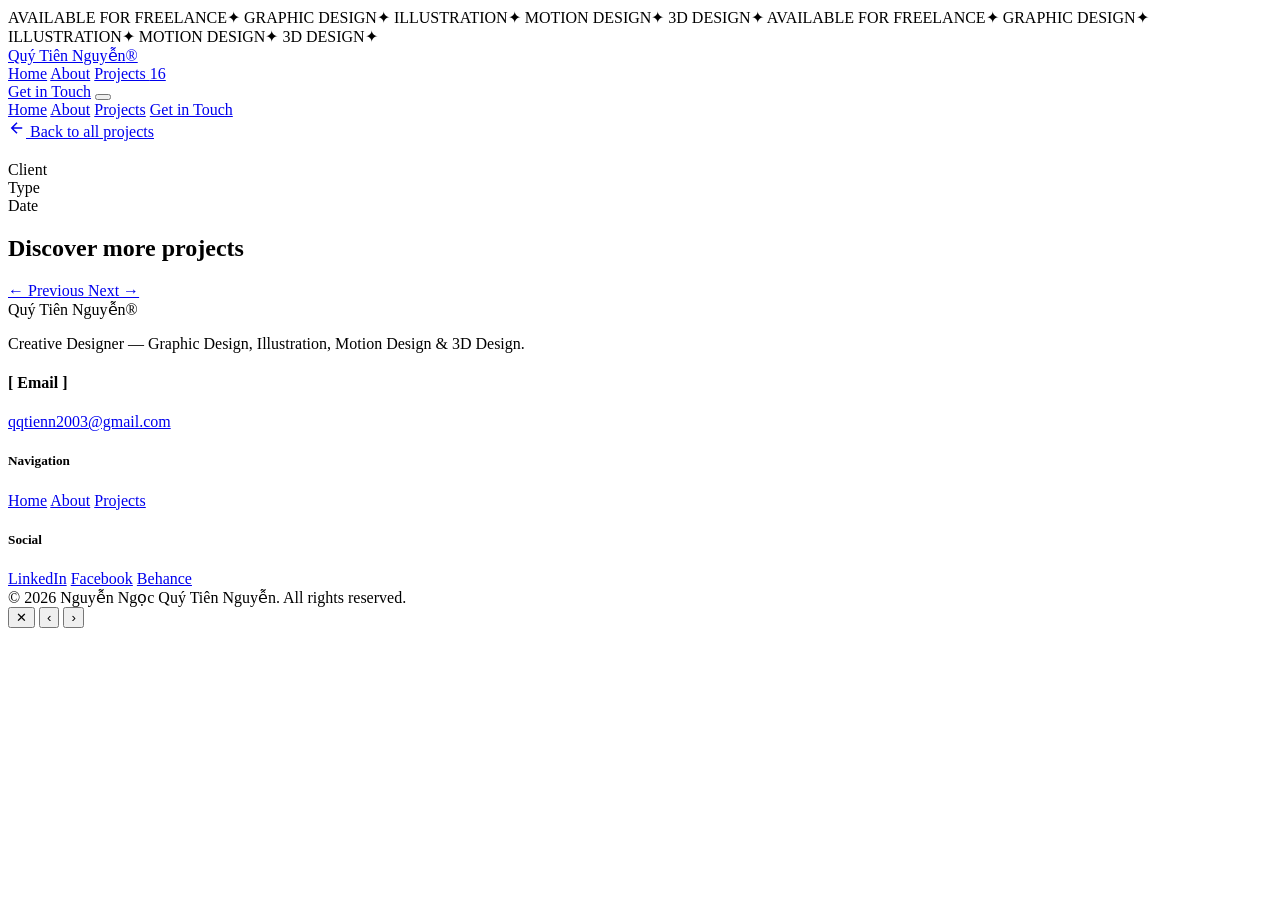
==== project.html @ 0d037477 "Add files via upload" ====
<!DOCTYPE html>
<html lang="en">
<head>
    <meta charset="UTF-8">
    <meta name="viewport" content="width=device-width, initial-scale=1.0">
    <title>Project — Nguyễn Ngọc Quý Tiên Nguyễn</title>
    <link rel="stylesheet" href="css/noora.css">
    <link rel="preconnect" href="https://fonts.googleapis.com">
    <link rel="preconnect" href="https://fonts.gstatic.com" crossorigin>
    <link href="https://fonts.googleapis.com/css2?family=Inter:wght@300;400;500;600;700;800;900&family=Instrument+Serif:ital@0;1&display=swap" rel="stylesheet">
</head>
<body>
    <!-- Announcement Bar -->
    <div class="announcement-bar">
        <div class="announcement-track">
            <span>AVAILABLE FOR FREELANCE</span><span class="ann-dot">✦</span>
            <span>GRAPHIC DESIGN</span><span class="ann-dot">✦</span>
            <span>ILLUSTRATION</span><span class="ann-dot">✦</span>
            <span>MOTION DESIGN</span><span class="ann-dot">✦</span>
            <span>3D DESIGN</span><span class="ann-dot">✦</span>
            <span>AVAILABLE FOR FREELANCE</span><span class="ann-dot">✦</span>
            <span>GRAPHIC DESIGN</span><span class="ann-dot">✦</span>
            <span>ILLUSTRATION</span><span class="ann-dot">✦</span>
            <span>MOTION DESIGN</span><span class="ann-dot">✦</span>
            <span>3D DESIGN</span><span class="ann-dot">✦</span>
        </div>
    </div>

    <!-- Navigation -->
    <nav class="navbar">
        <div class="nav-inner">
            <a href="index.html" class="nav-logo">Quý Tiên Nguyễn<span class="logo-dot">®</span></a>
            <div class="nav-links">
                <a href="index.html" class="nav-link">Home</a>
                <a href="index.html#about" class="nav-link">About</a>
                <a href="projects.html" class="nav-link active">Projects <span class="nav-badge">16</span></a>
            </div>
            <a href="#footer" class="nav-cta">Get in Touch</a>
            <button class="nav-toggle" id="navToggle" aria-label="Menu">
                <span></span><span></span><span></span>
            </button>
        </div>
    </nav>

    <!-- Mobile Menu Overlay -->
    <div class="mobile-overlay" id="mobileOverlay">
        <a href="index.html">Home</a>
        <a href="index.html#about">About</a>
        <a href="projects.html">Projects</a>
        <a href="#footer" class="nav-cta mobile-nav-link">Get in Touch</a>
    </div>

    <!-- Project Detail Header -->
    <section class="project-detail-header">
        <div class="container">
            <a href="projects.html" class="back-link">
                <svg width="18" height="18" viewBox="0 0 24 24" fill="none" stroke="currentColor" stroke-width="2"><path d="M19 12H5M12 19l-7-7 7-7"/></svg>
                Back to all projects
            </a>

            <div class="case-tags" id="projectTags"></div>
            <h1 class="page-title" id="projectTitle"></h1>
            <p class="page-subtitle" id="projectDesc"></p>

            <div class="detail-meta" id="projectMeta">
                <div class="meta-item">
                    <span class="meta-label">Client</span>
                    <span class="meta-value" id="metaClient"></span>
                </div>
                <div class="meta-item">
                    <span class="meta-label">Type</span>
                    <span class="meta-value" id="metaType"></span>
                </div>
                <div class="meta-item">
                    <span class="meta-label">Date</span>
                    <span class="meta-value" id="metaDate"></span>
                </div>
            </div>
        </div>
    </section>

    <!-- Project Images -->
    <section class="project-body">
        <div class="container">
            <div class="project-images" id="projectImages">
                <!-- Images injected by JS -->
            </div>
        </div>
    </section>

    <!-- More Projects -->
    <section class="more-projects">
        <div class="container">
            <h2 class="more-projects-heading">Discover more projects</h2>
            <div class="cases-grid" id="moreProjects">
                <!-- Injected by JS -->
            </div>

            <div class="project-bottom-nav" id="projectNav">
                <a href="#" class="pn-link" id="prevProject">
                    <span class="pn-label">← Previous</span>
                    <span class="pn-title" id="prevTitle"></span>
                </a>
                <a href="#" class="pn-link pn-link-next" id="nextProject">
                    <span class="pn-label">Next →</span>
                    <span class="pn-title" id="nextTitle"></span>
                </a>
            </div>
        </div>
    </section>

    <!-- Footer -->
    <footer class="footer" id="footer">
        <div class="container">
            <div class="footer-top">
                <div class="footer-brand">
                    <span class="footer-logo">Quý Tiên Nguyễn<span class="logo-dot">®</span></span>
                    <p class="footer-tagline">Creative Designer — Graphic Design, Illustration, Motion Design &amp; 3D Design.</p>
                </div>
                <div class="footer-contact-info">
                    <div class="footer-info-item">
                        <h4>[ Email ]</h4>
                        <a href="mailto:qqtienn2003@gmail.com">qqtienn2003@gmail.com</a>
                    </div>
                </div>
            </div>
            <div class="footer-mid">
                <div class="footer-nav-col">
                    <h5>Navigation</h5>
                    <a href="index.html">Home</a>
                    <a href="index.html#about">About</a>
                    <a href="projects.html">Projects</a>
                </div>
                <div class="footer-nav-col">
                    <h5>Social</h5>
                    <a href="https://www.linkedin.com/in/quytiennguyen/" target="_blank" rel="noopener">LinkedIn</a>
                    <a href="https://web.facebook.com/nguyen.ngoc.quy.tien.384084" target="_blank" rel="noopener">Facebook</a>
                    <a href="https://www.behance.net/quytiennguyen" target="_blank" rel="noopener">Behance</a>
                </div>
            </div>
            <div class="footer-bottom">
                <span>© 2026 Nguyễn Ngọc Quý Tiên Nguyễn. All rights reserved.</span>
            </div>
        </div>
    </footer>

    <!-- Lightbox -->
    <div class="lightbox" id="lightbox">
        <button class="lightbox-close" id="lightboxClose">✕</button>
        <button class="lightbox-prev" id="lightboxPrev">‹</button>
        <button class="lightbox-next" id="lightboxNext">›</button>
        <img class="lightbox-img" id="lightboxImg" src="" alt="">
    </div>

    <script src="js/project-data.js"></script>
    <script src="js/project-detail.js"></script>
</body>
</html>
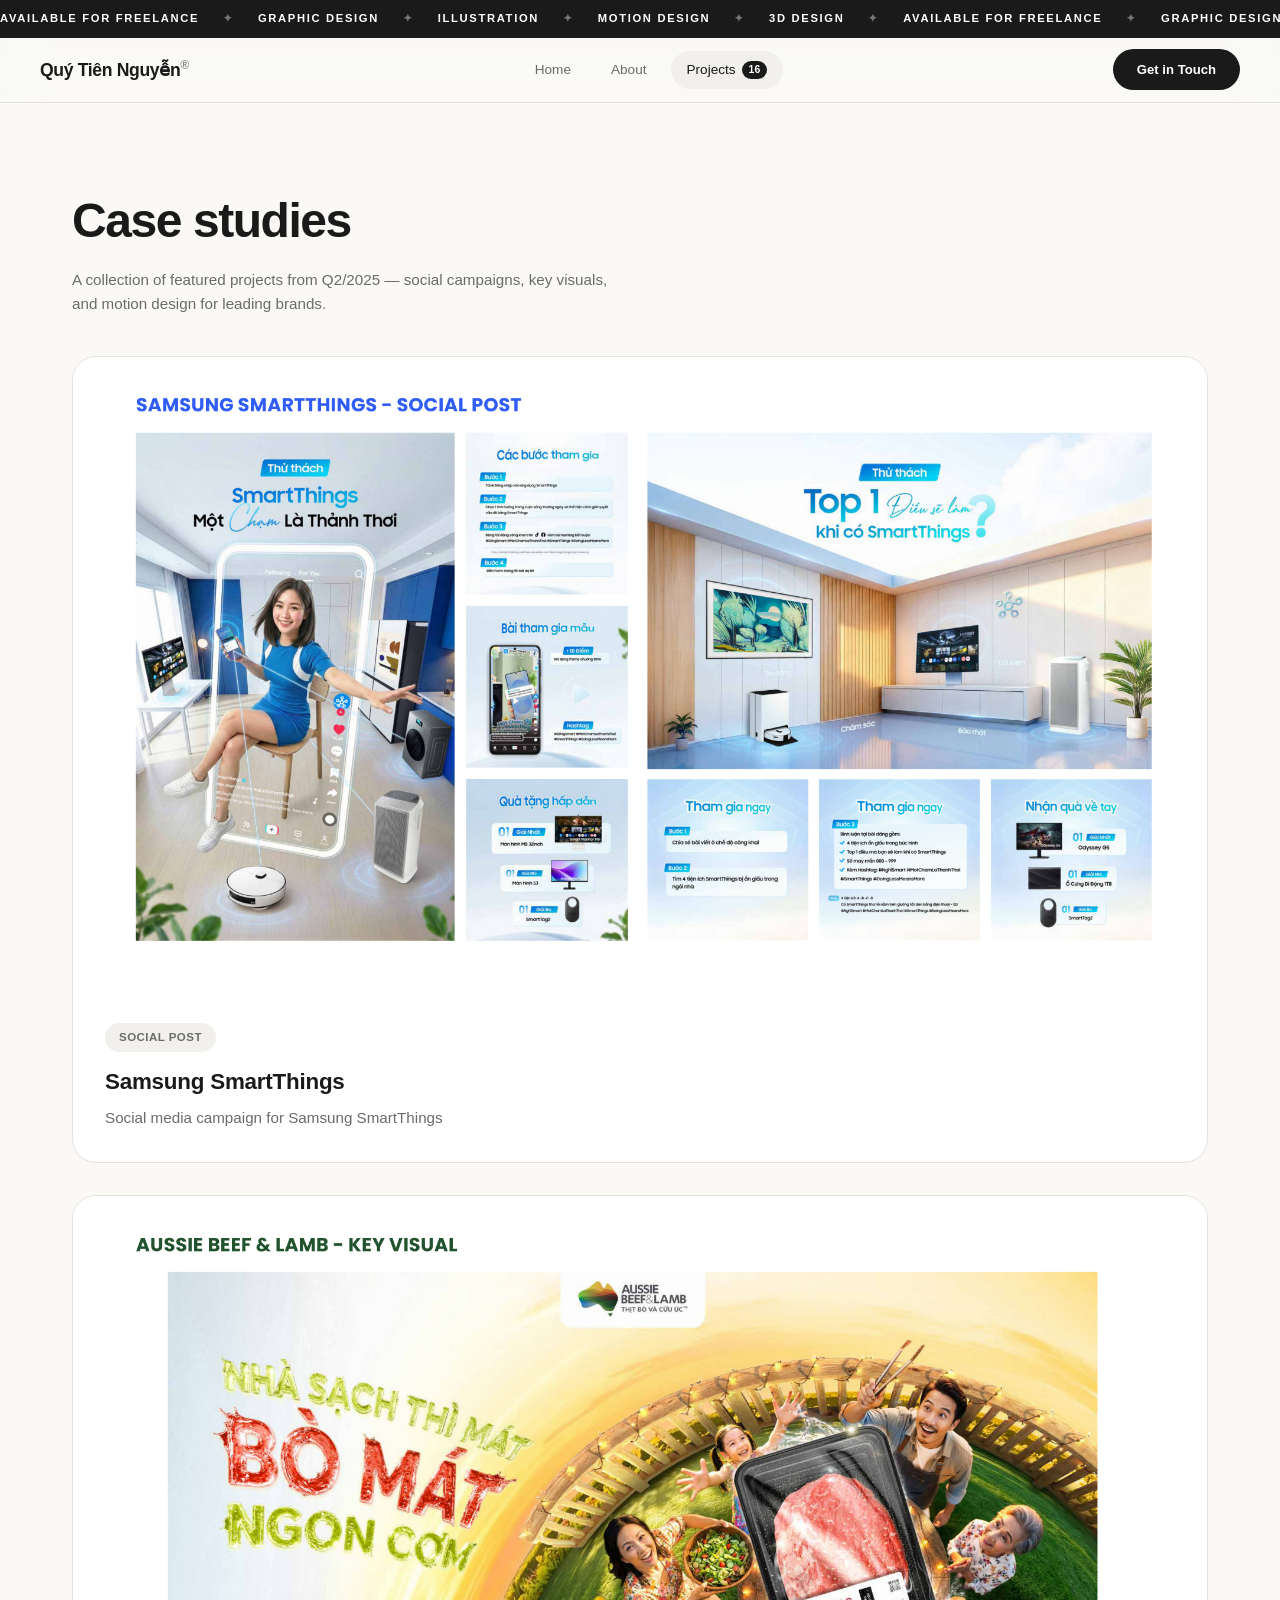
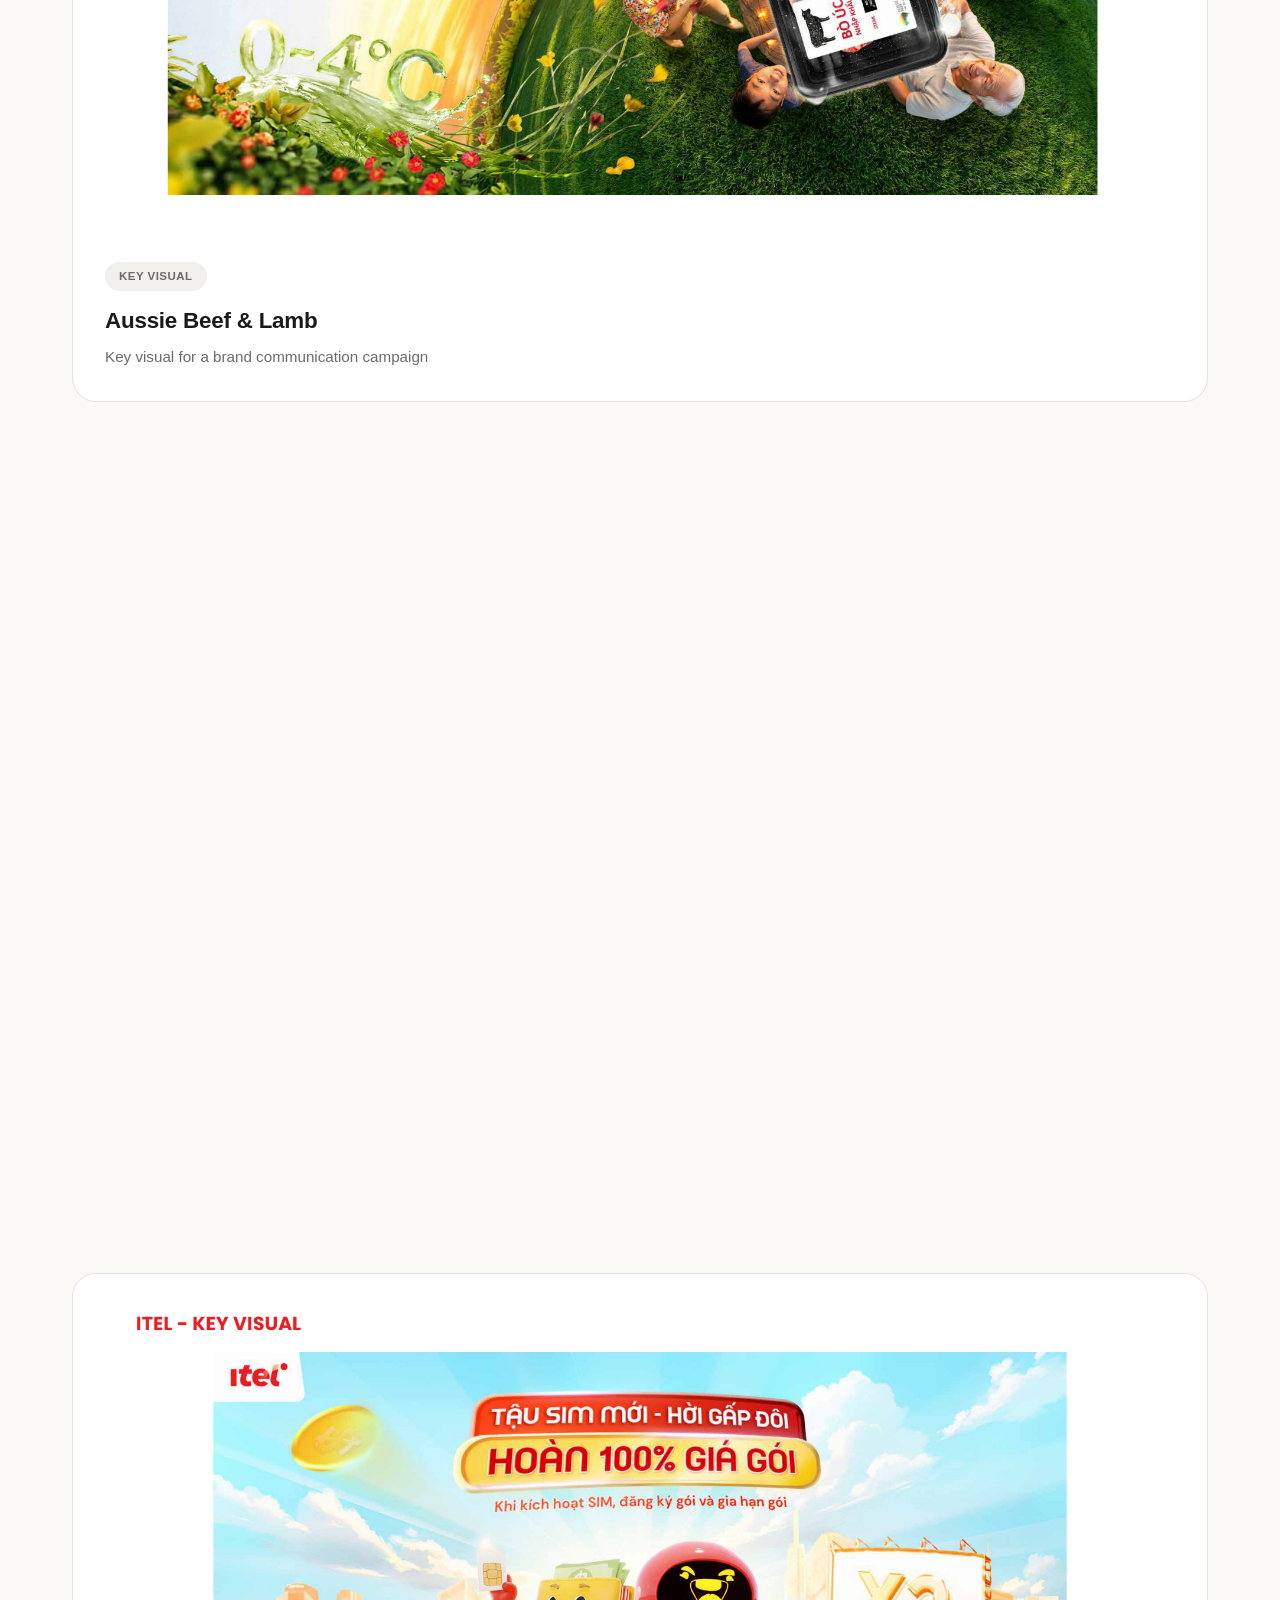
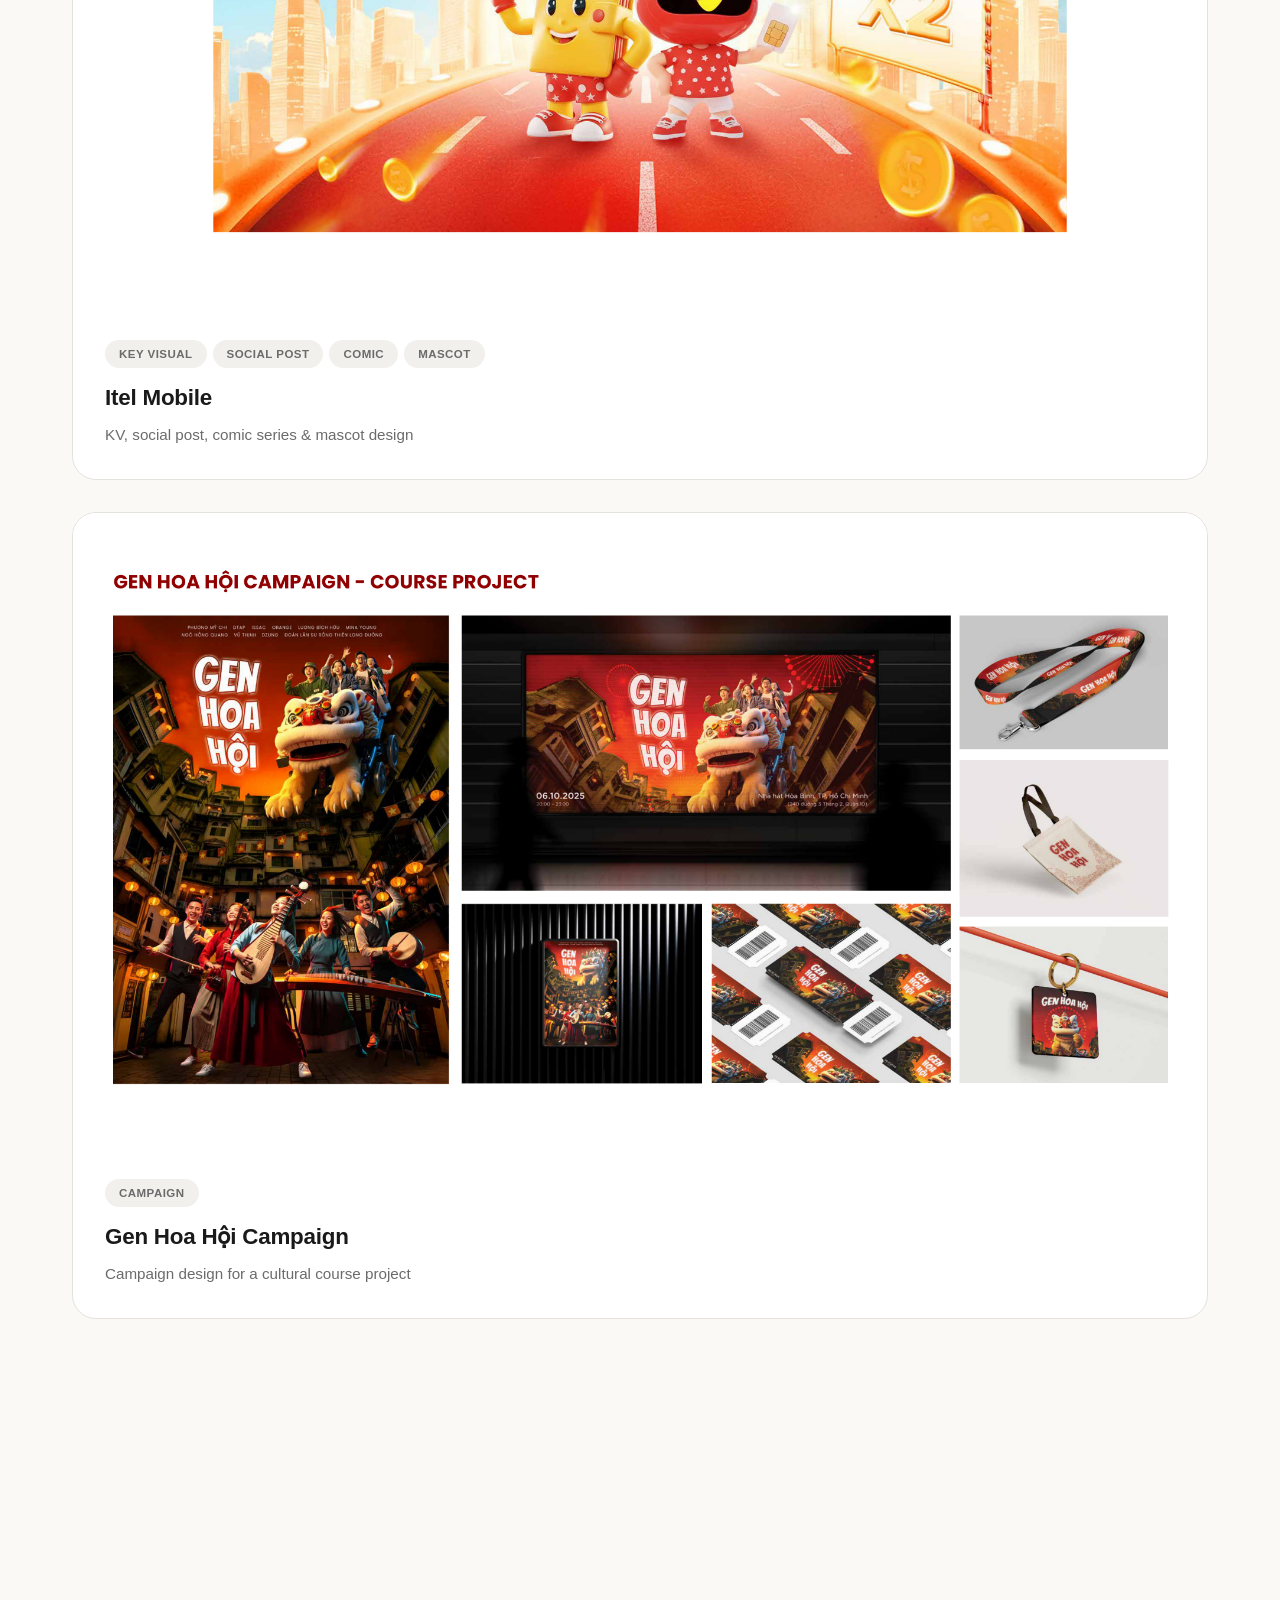
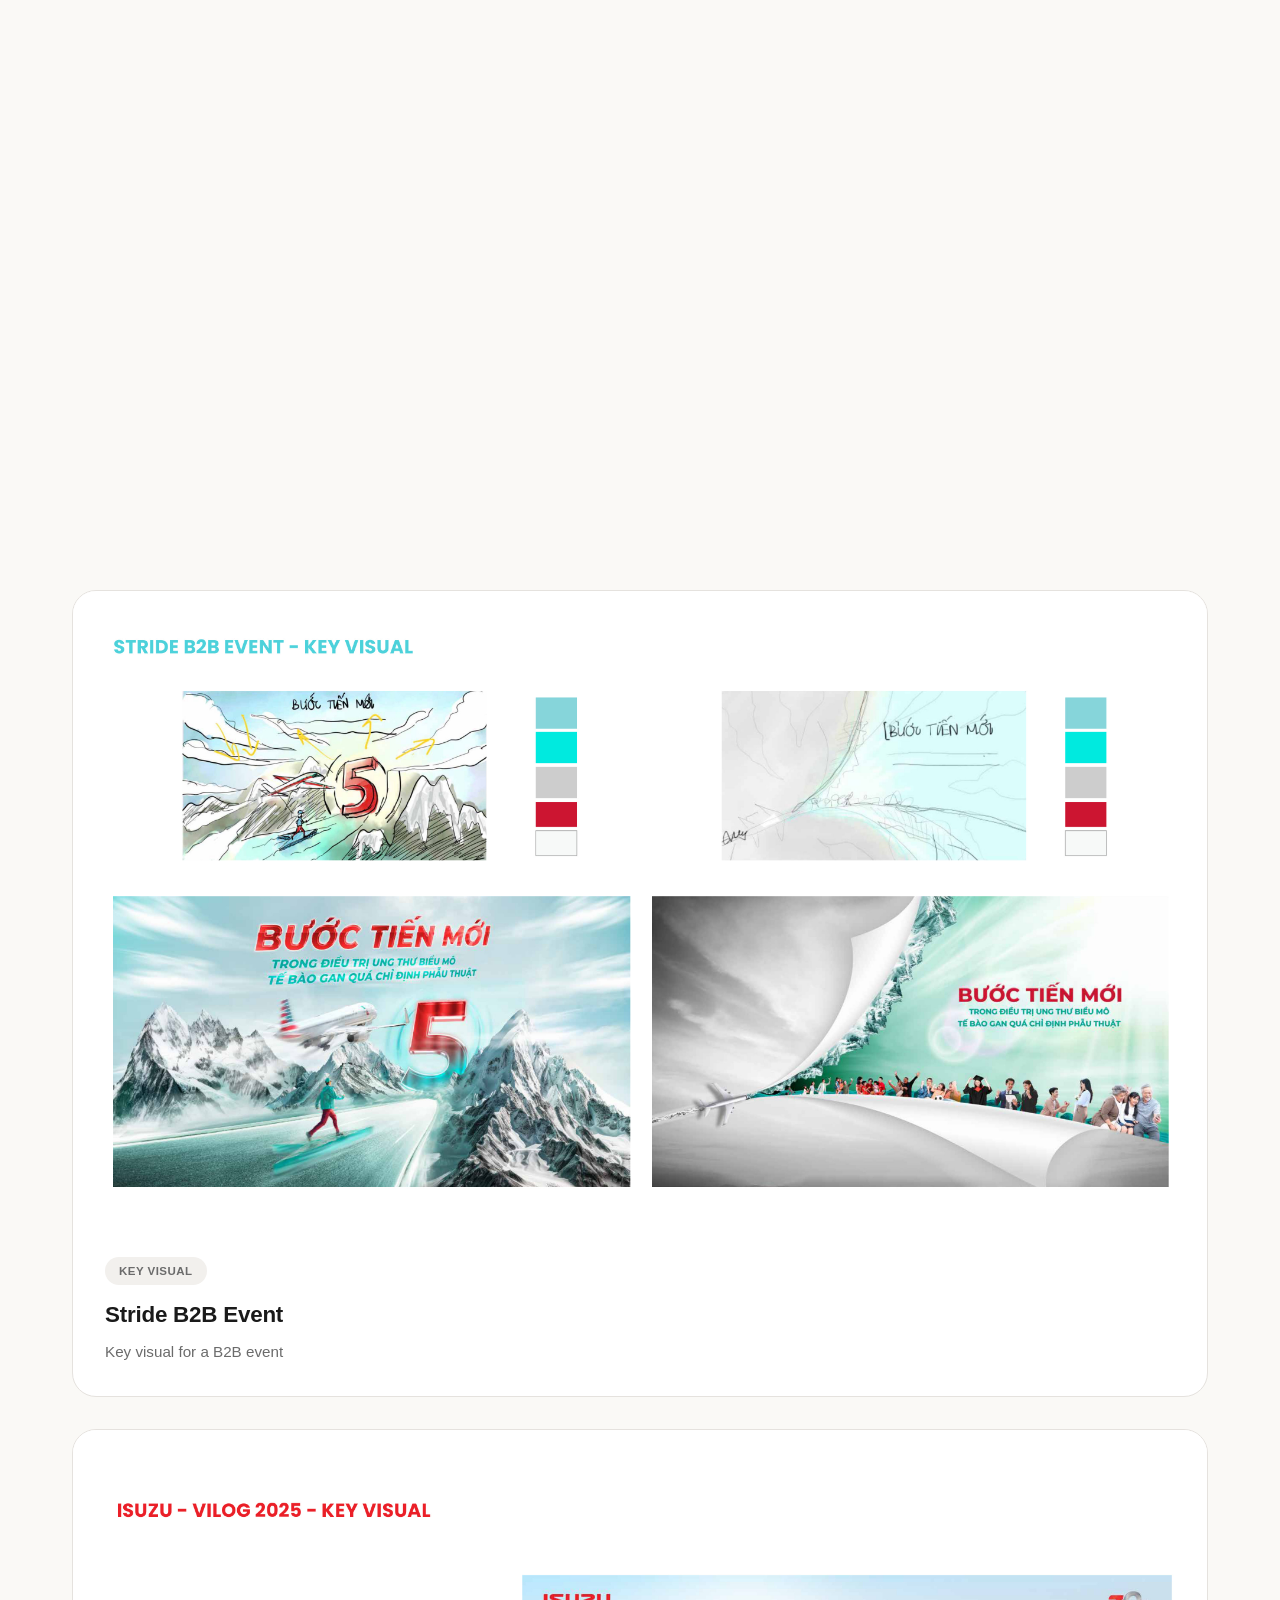
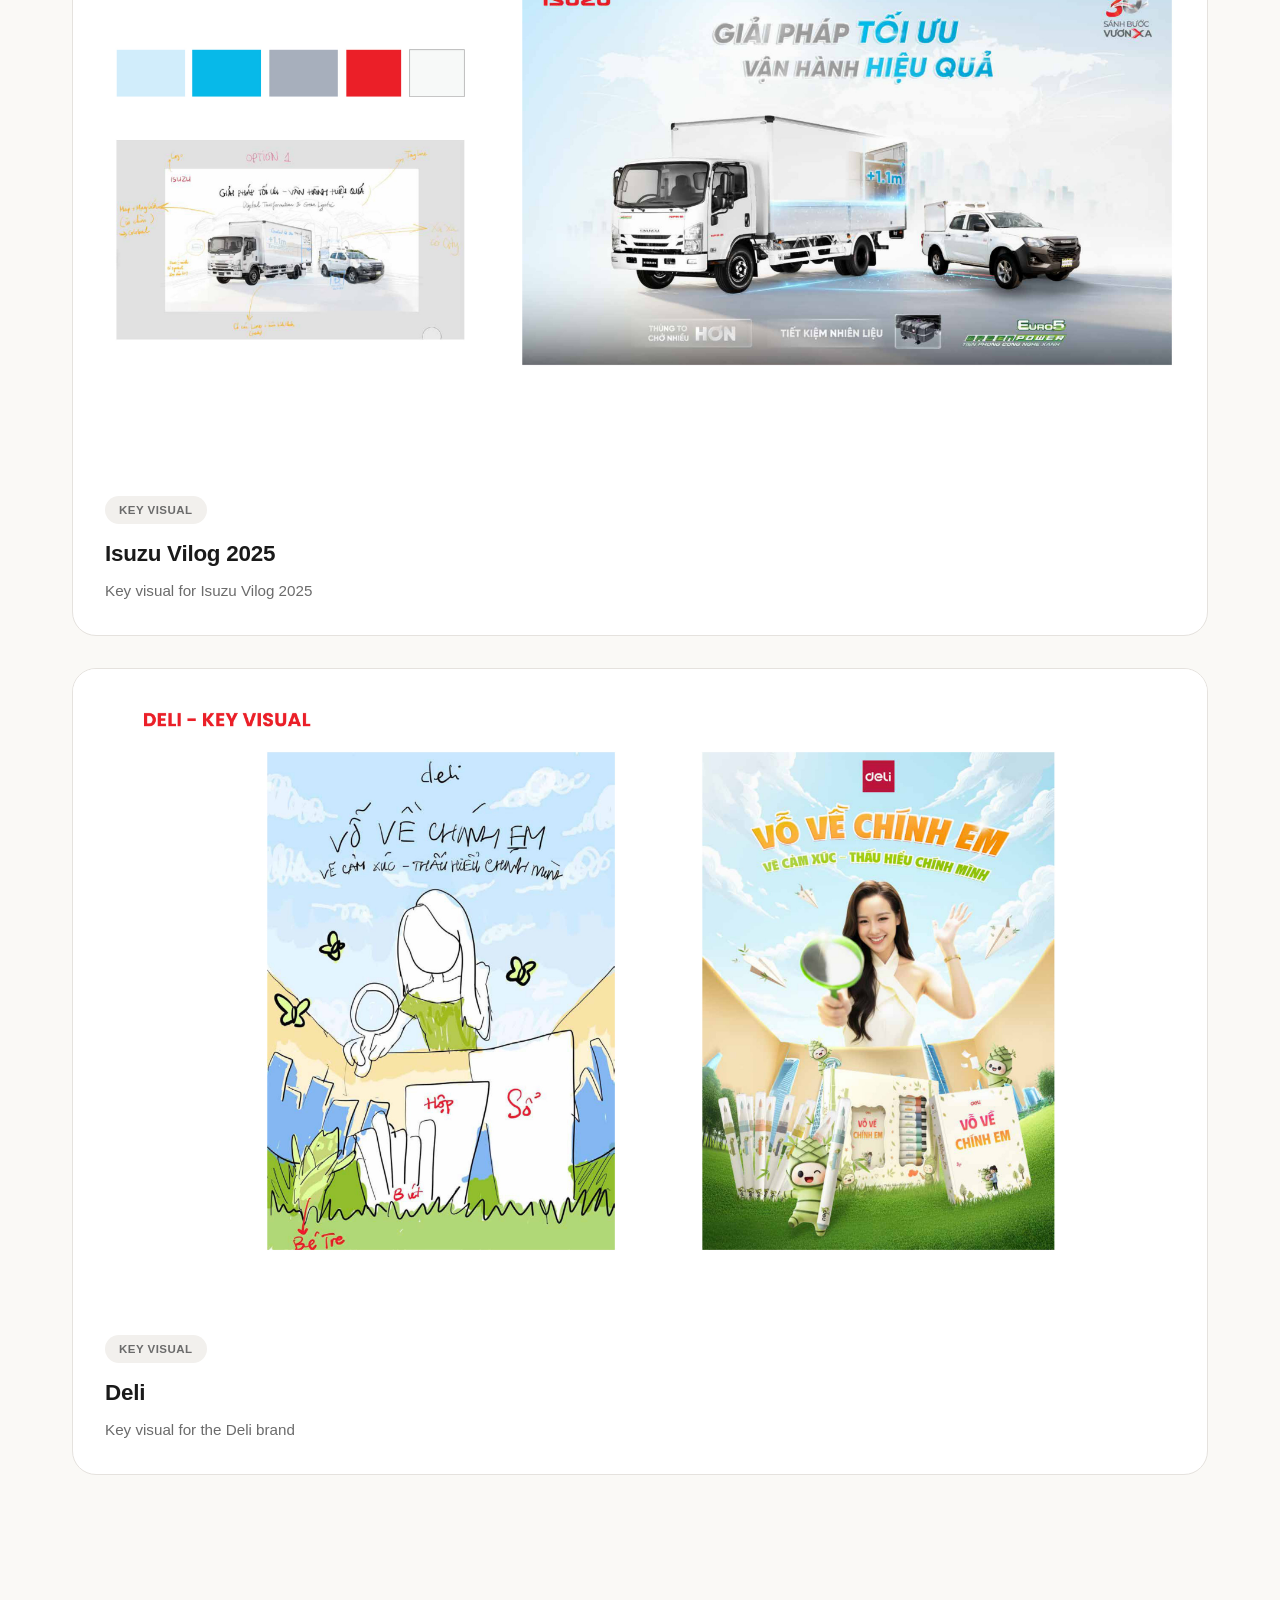
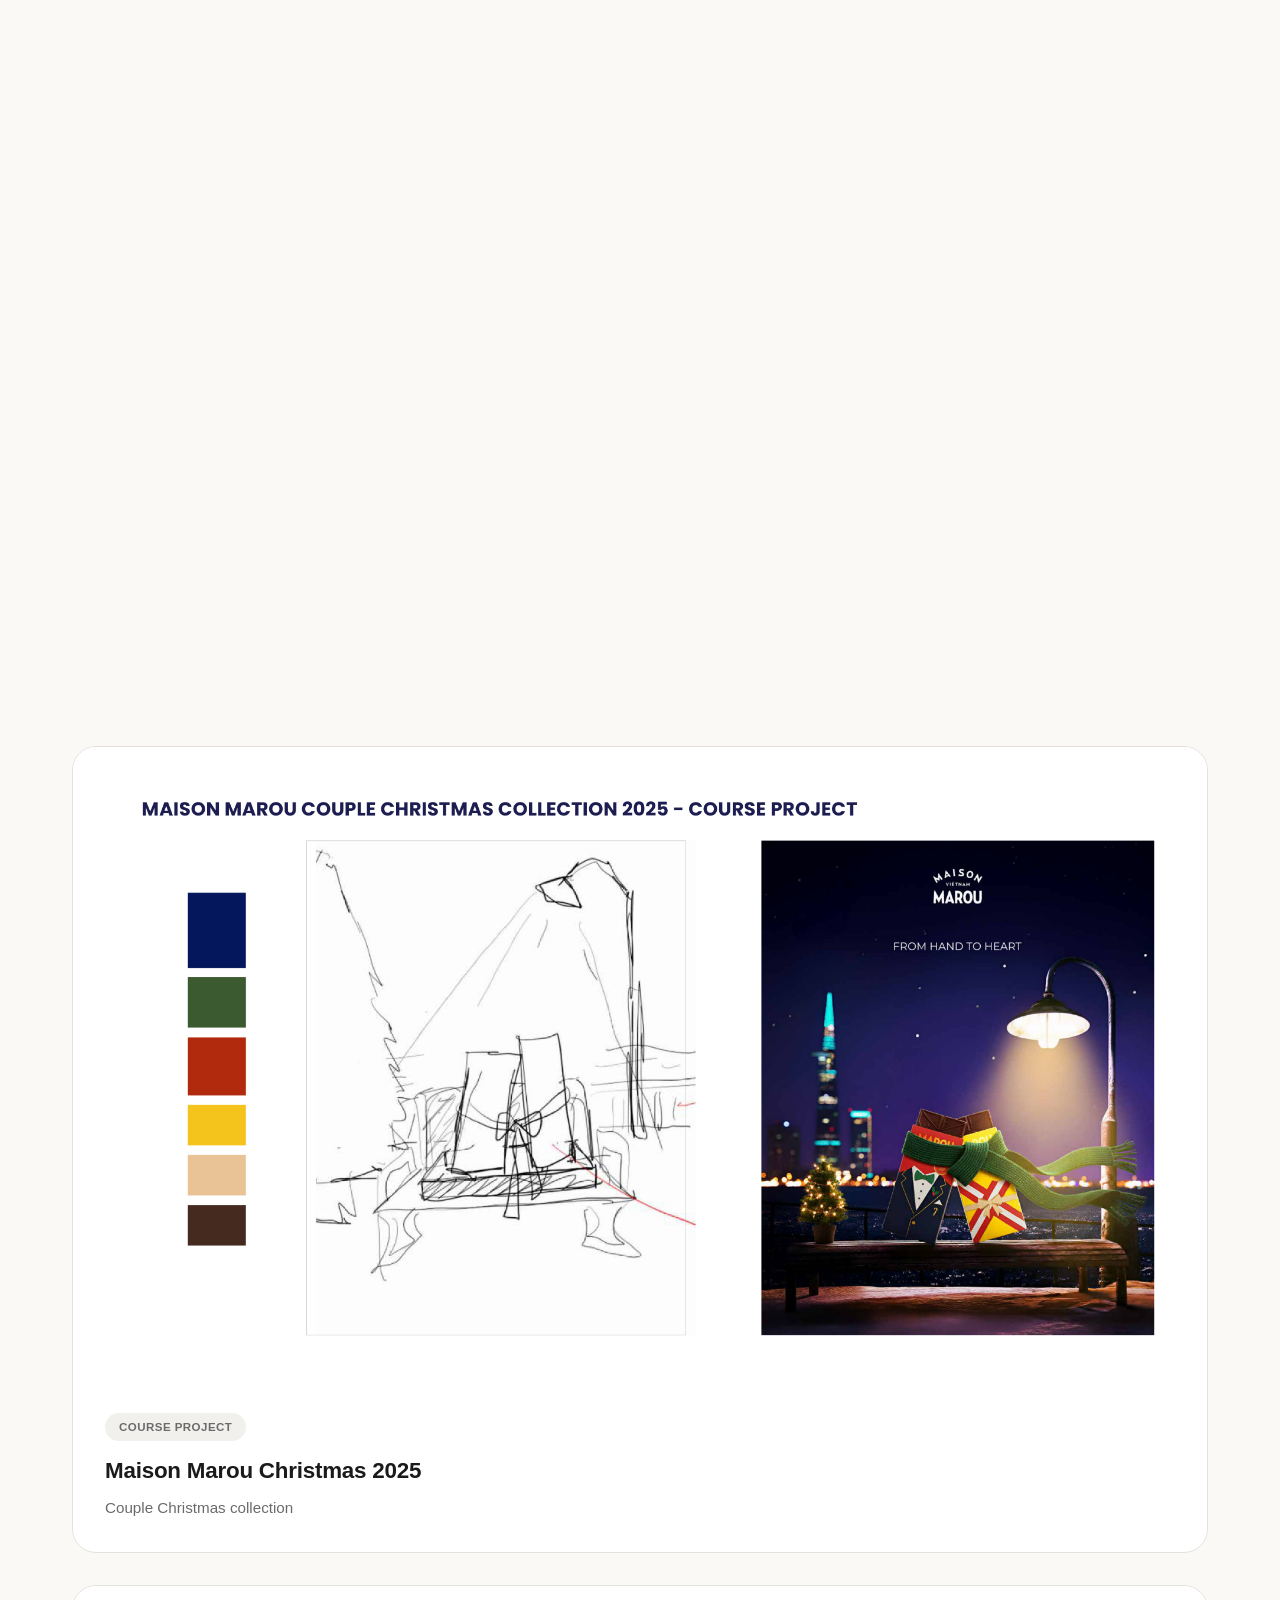
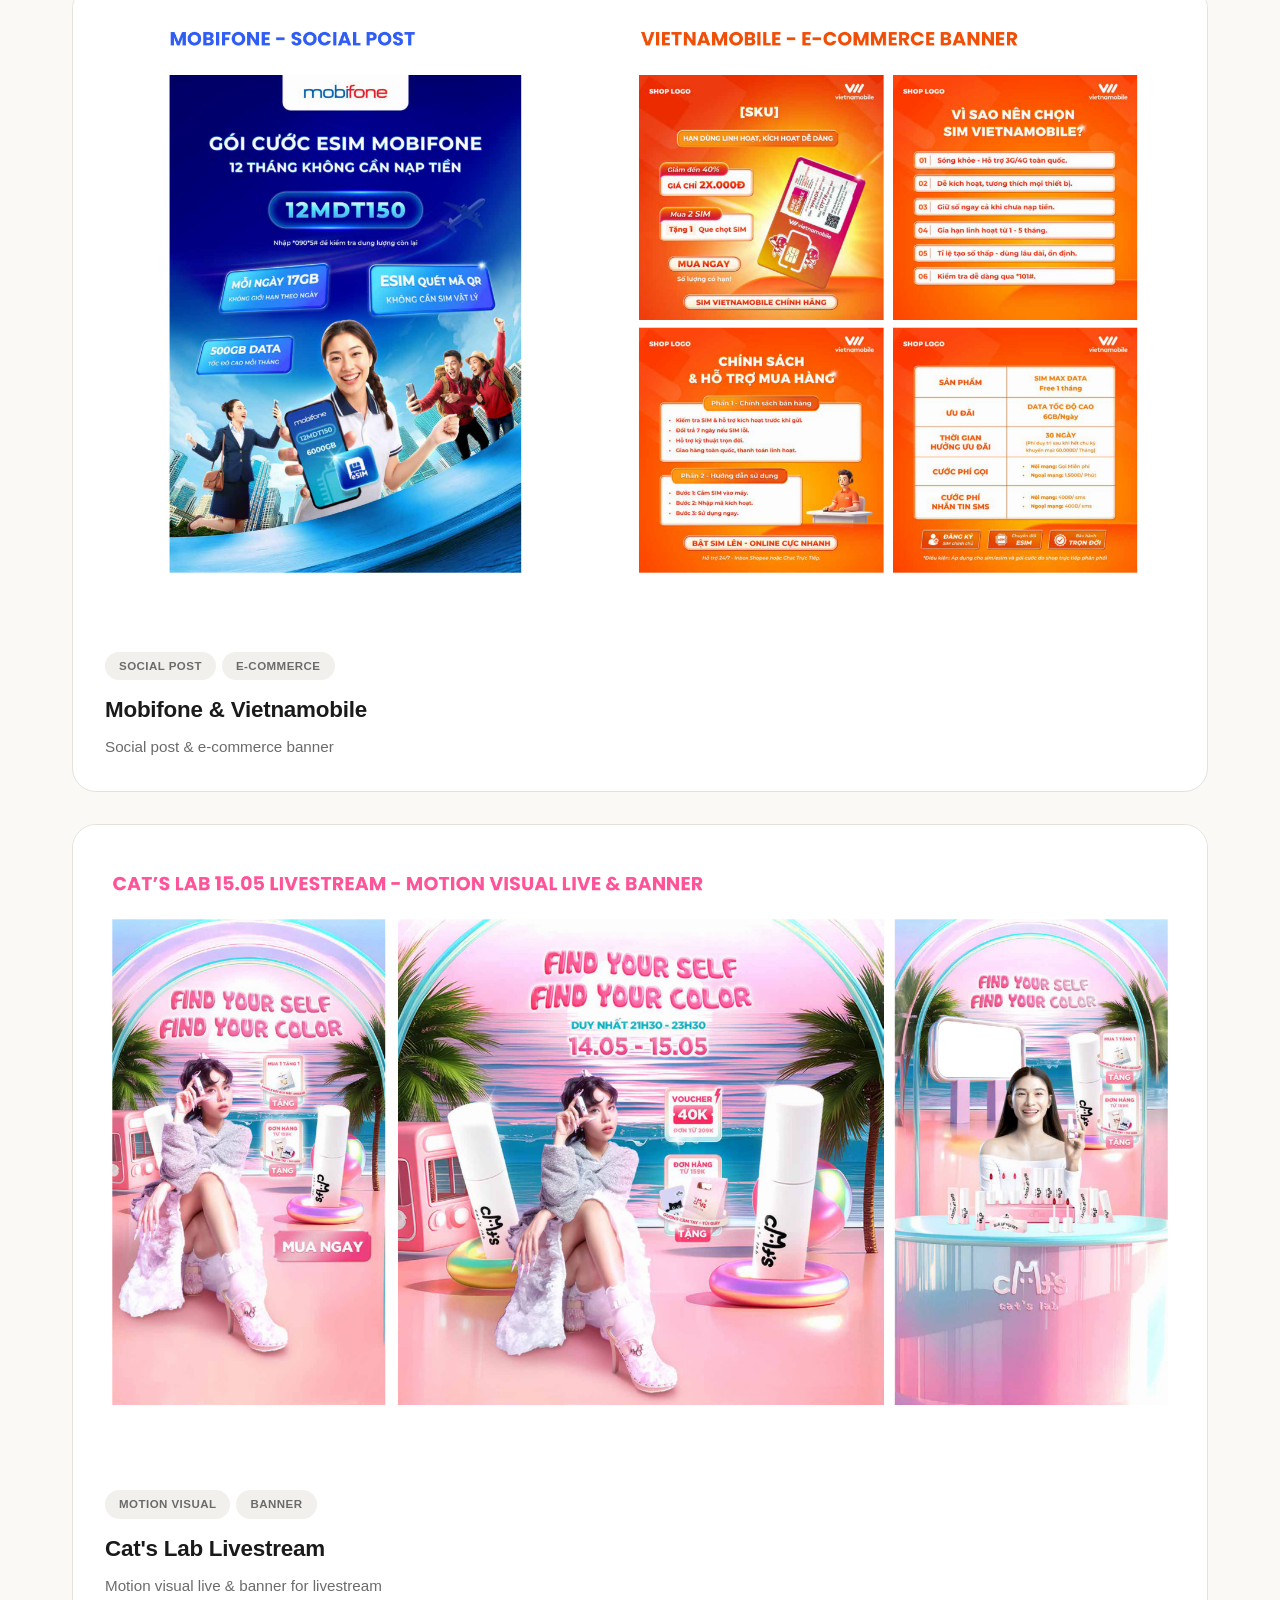
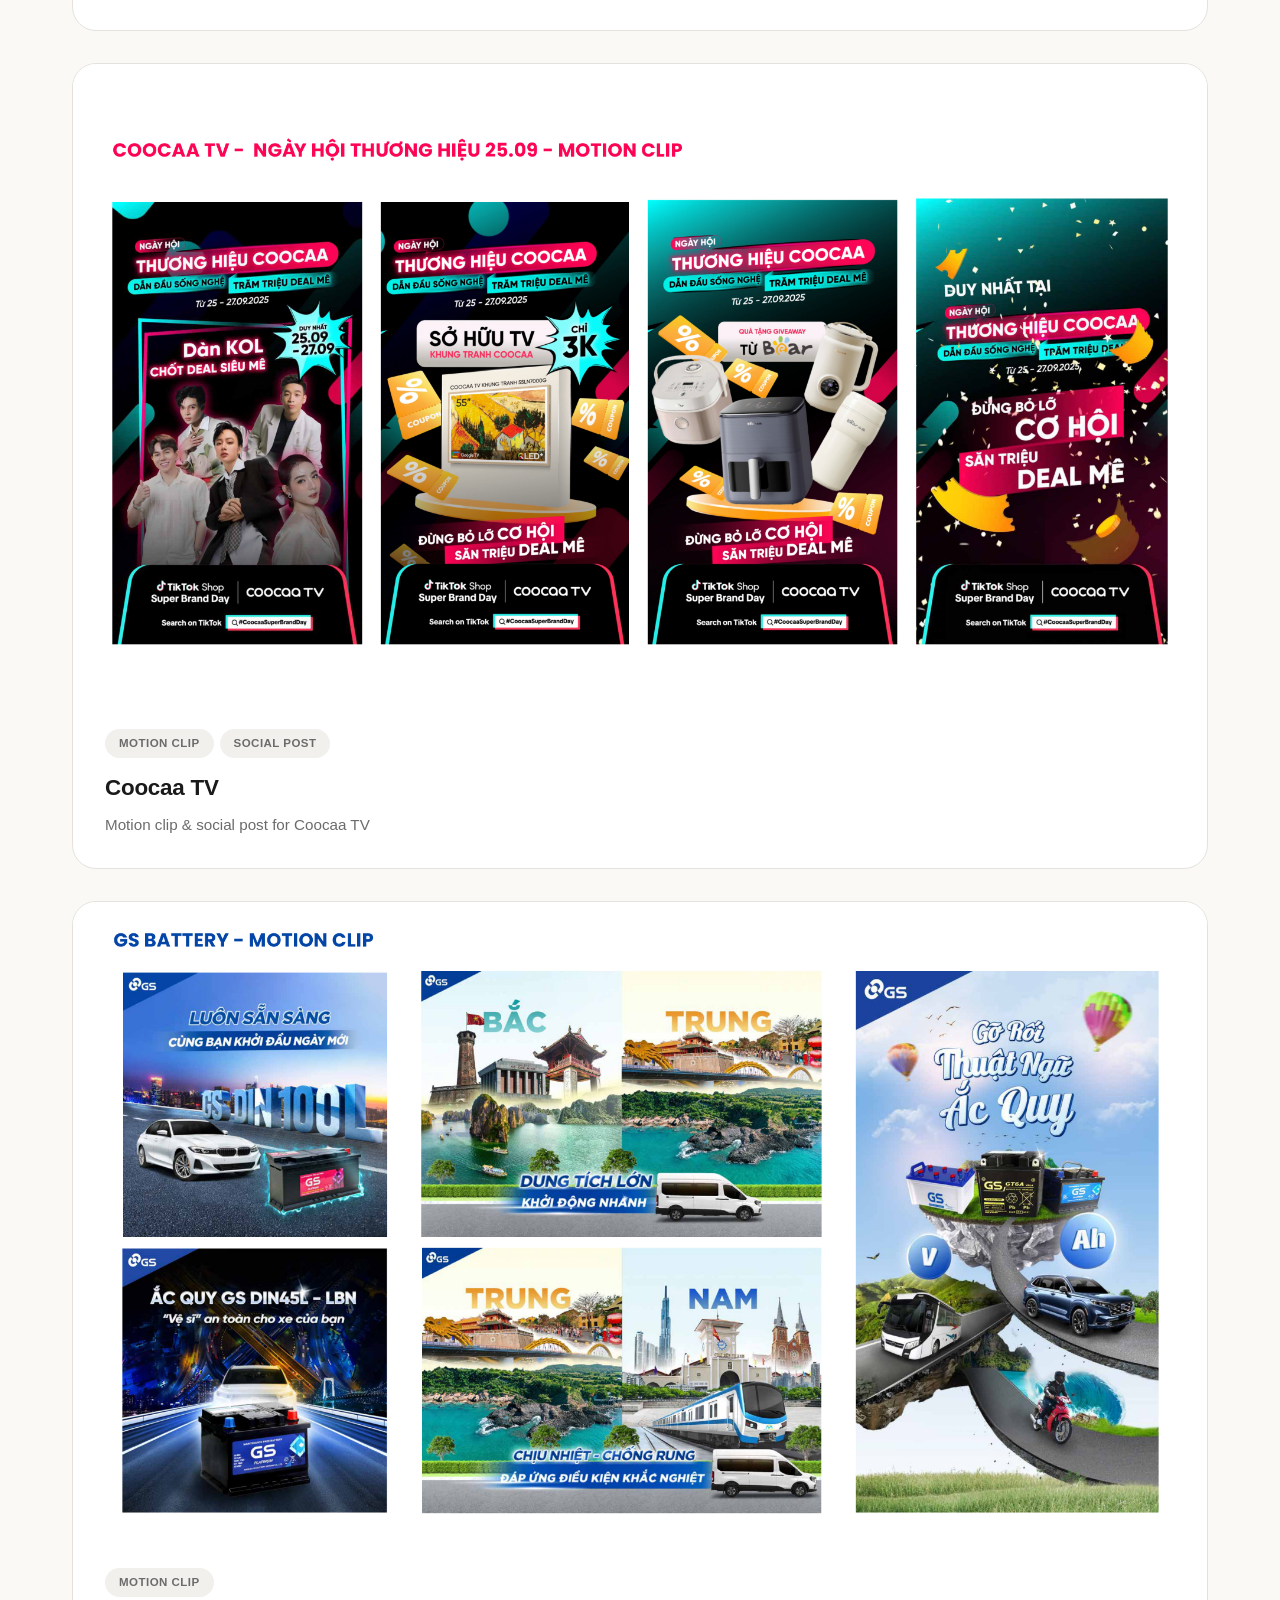
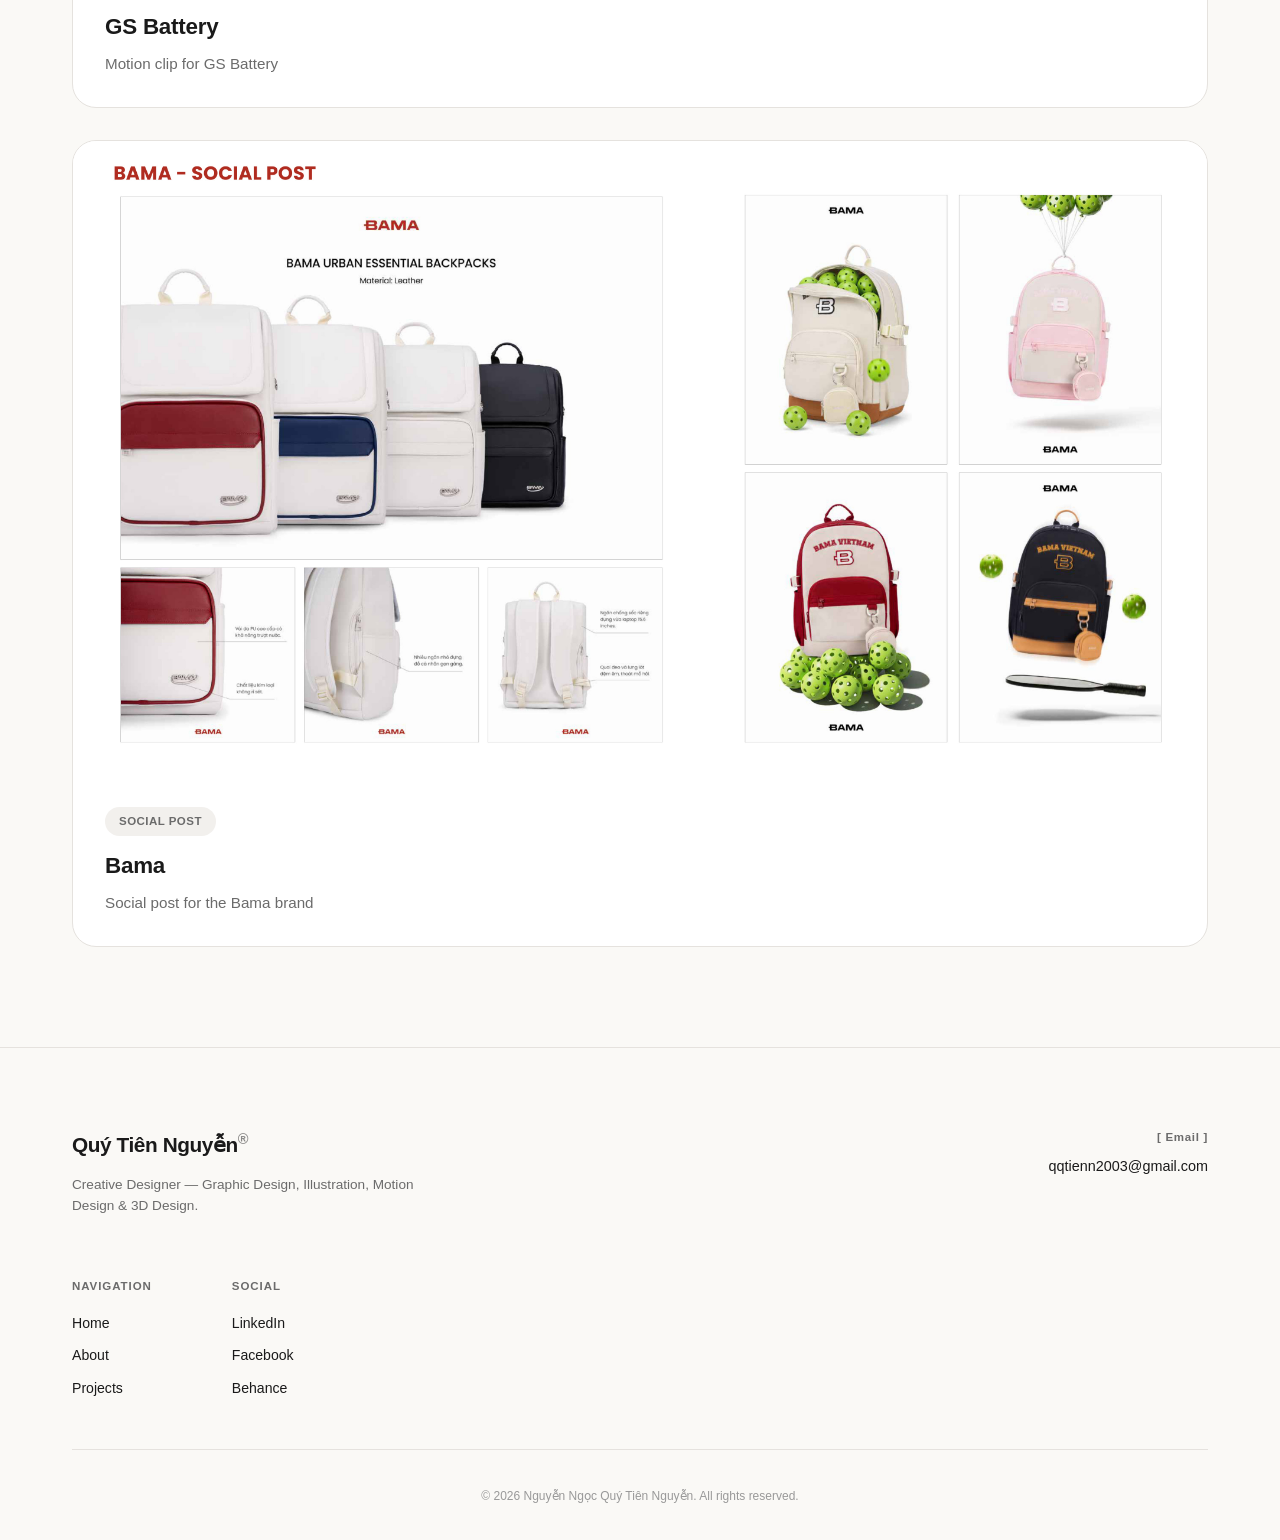
==== commit 5a3be2a5: "Update project.html" ====
--- a/project.html
+++ b/project.html
@@ -79,11 +79,20 @@
         </div>
     </section>
 
-    <!-- Project Images -->
+    <!-- Project Hero Image -->
+    <section class="project-hero-section">
+        <div class="container">
+            <div class="project-hero-img" id="projectHero">
+                <!-- Hero image injected by JS -->
+            </div>
+        </div>
+    </section>
+
+    <!-- Project Gallery -->
     <section class="project-body">
         <div class="container">
-            <div class="project-images" id="projectImages">
-                <!-- Images injected by JS -->
+            <div class="project-gallery-grid" id="projectImages">
+                <!-- Gallery images injected by JS -->
             </div>
         </div>
     </section>
--- a/css/noora.css
+++ b/css/noora.css
@@ -0,0 +1,1355 @@
+/* ============================================
+   NOORA TEMPLATE — BASE
+   ============================================ */
+*, *::before, *::after {
+    margin: 0;
+    padding: 0;
+    box-sizing: border-box;
+}
+
+:root {
+    --bg: #FAF9F6;
+    --bg-alt: #F2F0ED;
+    --bg-dark: #1a1a1a;
+    --text: #1a1a1a;
+    --text-muted: #6b6b6b;
+    --text-light: #999999;
+    --accent: #1a1a1a;
+    --border: #e5e2de;
+    --border-dark: #d0ccc6;
+    --card-bg: #ffffff;
+    --radius: 16px;
+    --radius-lg: 24px;
+    --radius-sm: 10px;
+    --transition: cubic-bezier(0.25, 0.46, 0.45, 0.94);
+    --transition-smooth: cubic-bezier(0.16, 1, 0.3, 1);
+}
+
+html {
+    scroll-behavior: smooth;
+    font-size: 16px;
+}
+
+body {
+    font-family: 'Inter', -apple-system, BlinkMacSystemFont, sans-serif;
+    background-color: var(--bg);
+    color: var(--text);
+    line-height: 1.6;
+    overflow-x: hidden;
+    -webkit-font-smoothing: antialiased;
+}
+
+a {
+    text-decoration: none;
+    color: inherit;
+}
+
+img {
+    max-width: 100%;
+    height: auto;
+    display: block;
+}
+
+.container {
+    max-width: 1200px;
+    margin: 0 auto;
+    padding: 0 32px;
+}
+
+/* ============================================
+   ANNOUNCEMENT BAR
+   ============================================ */
+.announcement-bar {
+    background: var(--bg-dark);
+    color: #fff;
+    padding: 10px 0;
+    overflow: hidden;
+    position: relative;
+    z-index: 1001;
+}
+
+.announcement-track {
+    display: flex;
+    gap: 24px;
+    white-space: nowrap;
+    animation: marqueeScroll 25s linear infinite;
+}
+
+.announcement-track span {
+    font-size: 0.7rem;
+    font-weight: 600;
+    letter-spacing: 0.15em;
+    text-transform: uppercase;
+    flex-shrink: 0;
+}
+
+.ann-dot {
+    opacity: 0.4;
+}
+
+@keyframes marqueeScroll {
+    from { transform: translateX(0); }
+    to { transform: translateX(-50%); }
+}
+
+/* ============================================
+   NAVIGATION
+   ============================================ */
+.navbar {
+    position: sticky;
+    top: 0;
+    background: rgba(250, 249, 246, 0.85);
+    backdrop-filter: blur(20px);
+    -webkit-backdrop-filter: blur(20px);
+    border-bottom: 1px solid var(--border);
+    z-index: 1000;
+    padding: 0 32px;
+}
+
+.nav-inner {
+    max-width: 1200px;
+    margin: 0 auto;
+    display: flex;
+    align-items: center;
+    justify-content: space-between;
+    height: 64px;
+}
+
+.nav-logo {
+    font-family: 'Inter', sans-serif;
+    font-size: 1.1rem;
+    font-weight: 700;
+    letter-spacing: -0.02em;
+    color: var(--text);
+}
+
+.logo-dot {
+    font-size: 0.7em;
+    vertical-align: super;
+    opacity: 0.5;
+}
+
+.nav-links {
+    display: flex;
+    gap: 8px;
+}
+
+.nav-link {
+    font-size: 0.85rem;
+    font-weight: 500;
+    color: var(--text-muted);
+    padding: 8px 16px;
+    border-radius: 100px;
+    transition: color 0.2s ease, background 0.2s ease;
+    display: flex;
+    align-items: center;
+    gap: 6px;
+}
+
+.nav-link:hover {
+    color: var(--text);
+    background: var(--bg-alt);
+}
+
+.nav-link.active {
+    color: var(--text);
+    background: var(--bg-alt);
+}
+
+.nav-badge {
+    font-size: 0.65rem;
+    font-weight: 700;
+    background: var(--bg-dark);
+    color: #fff;
+    padding: 1px 7px;
+    border-radius: 100px;
+    line-height: 1.6;
+}
+
+.nav-cta {
+    font-size: 0.82rem;
+    font-weight: 600;
+    color: #fff;
+    background: var(--bg-dark);
+    padding: 10px 24px;
+    border-radius: 100px;
+    transition: opacity 0.2s ease, transform 0.2s ease;
+}
+
+.nav-cta:hover {
+    opacity: 0.85;
+    transform: translateY(-1px);
+}
+
+/* ============================================
+   HERO
+   ============================================ */
+.hero {
+    padding: 100px 0 80px;
+    text-align: center;
+}
+
+.hero-content {
+    max-width: 850px;
+    margin: 0 auto;
+}
+
+.hero-title {
+    font-family: 'Inter', sans-serif;
+    font-size: clamp(2.2rem, 4.5vw, 3.8rem);
+    font-weight: 600;
+    line-height: 1.2;
+    letter-spacing: -0.03em;
+    color: var(--text);
+    margin-bottom: 40px;
+}
+
+.hero-title-italic {
+    font-family: 'Instrument Serif', serif;
+    font-style: italic;
+    font-weight: 400;
+}
+
+.hero-actions {
+    display: flex;
+    justify-content: center;
+    gap: 12px;
+}
+
+/* ============================================
+   BUTTONS
+   ============================================ */
+.btn-primary {
+    display: inline-flex;
+    align-items: center;
+    gap: 8px;
+    padding: 14px 32px;
+    background: var(--bg-dark);
+    color: #fff;
+    border: none;
+    border-radius: 100px;
+    font-size: 0.85rem;
+    font-weight: 600;
+    letter-spacing: -0.01em;
+    cursor: pointer;
+    transition: opacity 0.2s ease, transform 0.2s ease;
+}
+
+.btn-primary:hover {
+    opacity: 0.85;
+    transform: translateY(-1px);
+}
+
+.btn-arrow {
+    font-size: 1em;
+    transition: transform 0.2s ease;
+}
+
+.btn-primary:hover .btn-arrow {
+    transform: translateX(3px);
+}
+
+.btn-outline {
+    display: inline-flex;
+    align-items: center;
+    gap: 8px;
+    padding: 14px 32px;
+    background: transparent;
+    color: var(--text);
+    border: 1px solid var(--border-dark);
+    border-radius: 100px;
+    font-size: 0.85rem;
+    font-weight: 600;
+    letter-spacing: -0.01em;
+    cursor: pointer;
+    transition: background 0.2s ease, border-color 0.2s ease;
+}
+
+.btn-outline:hover {
+    background: var(--bg-alt);
+    border-color: var(--text-muted);
+}
+
+.btn-full {
+    width: 100%;
+    justify-content: center;
+}
+
+/* ============================================
+   SECTION LABELS & HEADINGS
+   ============================================ */
+.section-label {
+    font-size: 0.72rem;
+    font-weight: 700;
+    letter-spacing: 0.1em;
+    text-transform: uppercase;
+    color: var(--text-muted);
+    margin-bottom: 24px;
+    display: flex;
+    align-items: center;
+    gap: 12px;
+}
+
+.section-label::before {
+    content: '';
+    display: inline-block;
+    width: 8px;
+    height: 8px;
+    background: var(--text);
+    border-radius: 50%;
+    opacity: 0.35;
+}
+
+.section-heading {
+    font-family: 'Inter', sans-serif;
+    font-size: clamp(1.6rem, 3vw, 2.4rem);
+    font-weight: 600;
+    line-height: 1.3;
+    letter-spacing: -0.025em;
+    color: var(--text);
+    max-width: 750px;
+    margin-bottom: 16px;
+}
+
+.section-subtext {
+    font-size: 0.95rem;
+    line-height: 1.7;
+    color: var(--text-muted);
+    max-width: 600px;
+}
+
+/* ============================================
+   ABOUT SECTION
+   ============================================ */
+.about-section {
+    padding: 100px 0 80px;
+    border-top: 1px solid var(--border);
+}
+
+.about-grid {
+    display: grid;
+    grid-template-columns: 1.2fr 1fr;
+    gap: 60px;
+    align-items: start;
+}
+
+.about-text-large {
+    font-family: 'Inter', sans-serif;
+    font-size: clamp(1.4rem, 2.5vw, 1.9rem);
+    font-weight: 500;
+    line-height: 1.45;
+    letter-spacing: -0.02em;
+    color: var(--text);
+}
+
+.about-detail p {
+    font-size: 0.92rem;
+    line-height: 1.75;
+    color: var(--text-muted);
+    margin-bottom: 20px;
+}
+
+.link-arrow {
+    font-size: 0.85rem;
+    font-weight: 600;
+    color: var(--text);
+    display: inline-flex;
+    align-items: center;
+    gap: 6px;
+    transition: gap 0.2s ease;
+}
+
+.link-arrow:hover {
+    gap: 10px;
+}
+
+/* ============================================
+   BENEFITS / SKILLS
+   ============================================ */
+.benefits-section {
+    padding: 100px 0 80px;
+    border-top: 1px solid var(--border);
+}
+
+.benefits-grid {
+    display: grid;
+    grid-template-columns: repeat(3, 1fr);
+    gap: 16px;
+    margin-top: 48px;
+}
+
+.benefit-card {
+    background: var(--card-bg);
+    border: 1px solid var(--border);
+    border-radius: var(--radius);
+    padding: 32px;
+    transition: border-color 0.2s ease, transform 0.3s var(--transition-smooth);
+}
+
+.benefit-card:hover {
+    border-color: var(--border-dark);
+    transform: translateY(-3px);
+}
+
+.benefit-card h3 {
+    font-size: 1rem;
+    font-weight: 700;
+    margin-bottom: 10px;
+    letter-spacing: -0.01em;
+}
+
+.benefit-card p {
+    font-size: 0.85rem;
+    line-height: 1.65;
+    color: var(--text-muted);
+}
+
+.benefit-highlight {
+    background: var(--bg-dark);
+    color: #fff;
+    border-color: var(--bg-dark);
+    display: flex;
+    flex-direction: column;
+    justify-content: center;
+    align-items: center;
+    text-align: center;
+}
+
+.benefit-highlight:hover {
+    border-color: #333;
+}
+
+.benefit-stat-label {
+    font-size: 0.72rem;
+    font-weight: 600;
+    letter-spacing: 0.08em;
+    text-transform: uppercase;
+    opacity: 0.6;
+    margin-bottom: 4px;
+}
+
+.benefit-stat {
+    font-size: 3rem;
+    font-weight: 800;
+    letter-spacing: -0.04em;
+    line-height: 1.1;
+}
+
+.benefit-stat-sub {
+    font-size: 0.8rem;
+    opacity: 0.5;
+    margin-top: 2px;
+}
+
+/* ============================================
+   CASE STUDIES
+   ============================================ */
+.case-studies {
+    padding: 100px 0 80px;
+    border-top: 1px solid var(--border);
+}
+
+.cs-subtext-row {
+    display: flex;
+    justify-content: space-between;
+    align-items: flex-end;
+    margin-bottom: 48px;
+    gap: 40px;
+}
+
+.cases-grid {
+    display: grid;
+    grid-template-columns: 1fr;
+    gap: 32px;
+}
+
+.case-card {
+    background: var(--card-bg);
+    border: 1px solid var(--border);
+    border-radius: var(--radius-lg);
+    overflow: hidden;
+    transition: border-color 0.3s ease, transform 0.4s var(--transition-smooth), box-shadow 0.3s ease;
+    display: block;
+}
+
+.case-card:hover {
+    border-color: var(--border-dark);
+    transform: translateY(-5px);
+    box-shadow: 0 20px 60px rgba(0,0,0,0.06);
+}
+
+.case-image {
+    aspect-ratio: 16/9;
+    overflow: hidden;
+    background: var(--bg-alt);
+}
+
+.case-image img {
+    width: 100%;
+    height: 100%;
+    object-fit: cover;
+    transition: transform 0.6s var(--transition-smooth);
+}
+
+.case-card:hover .case-image img {
+    transform: scale(1.04);
+}
+
+.case-info {
+    padding: 28px 32px 32px;
+}
+
+.case-tags {
+    display: flex;
+    flex-wrap: wrap;
+    gap: 6px;
+    margin-bottom: 12px;
+}
+
+.case-tag {
+    font-size: 0.72rem;
+    font-weight: 600;
+    letter-spacing: 0.04em;
+    text-transform: uppercase;
+    padding: 5px 14px;
+    border-radius: 100px;
+    background: var(--bg-alt);
+    color: var(--text-muted);
+}
+
+.case-info h3 {
+    font-size: 1.4rem;
+    font-weight: 700;
+    letter-spacing: -0.01em;
+    margin-bottom: 8px;
+}
+
+.case-info p {
+    font-size: 0.95rem;
+    color: var(--text-muted);
+    line-height: 1.5;
+}
+
+/* ============================================
+   METHODOLOGY
+   ============================================ */
+.methodology-section {
+    padding: 100px 0 80px;
+    border-top: 1px solid var(--border);
+    background: var(--bg-alt);
+}
+
+.method-steps {
+    display: grid;
+    grid-template-columns: repeat(4, 1fr);
+    gap: 16px;
+    margin: 48px 0;
+}
+
+.method-step {
+    background: var(--card-bg);
+    border: 1px solid var(--border);
+    border-radius: var(--radius);
+    padding: 32px 28px;
+    transition: transform 0.3s var(--transition-smooth);
+}
+
+.method-step:hover {
+    transform: translateY(-3px);
+}
+
+.step-num {
+    font-size: 0.72rem;
+    font-weight: 700;
+    color: var(--text-light);
+    letter-spacing: 0.05em;
+    margin-bottom: 16px;
+    display: block;
+}
+
+.method-step h3 {
+    font-size: 1rem;
+    font-weight: 700;
+    margin-bottom: 10px;
+    letter-spacing: -0.01em;
+}
+
+.method-step p {
+    font-size: 0.84rem;
+    line-height: 1.6;
+    color: var(--text-muted);
+}
+
+.method-actions {
+    display: flex;
+    gap: 12px;
+}
+
+/* ============================================
+   SERVICES / EXPERTISE
+   ============================================ */
+.services-section {
+    padding: 100px 0 60px;
+    border-top: 1px solid var(--border);
+}
+
+.services-content {
+    display: grid;
+    grid-template-columns: 1fr 1fr;
+    gap: 60px;
+    margin-top: 48px;
+}
+
+.service-label {
+    font-size: 0.75rem;
+    font-weight: 700;
+    letter-spacing: 0.08em;
+    text-transform: uppercase;
+    color: var(--text-muted);
+    margin-bottom: 16px;
+    display: block;
+}
+
+.expertise-tags {
+    display: flex;
+    flex-wrap: wrap;
+    gap: 8px;
+}
+
+.expertise-tag {
+    font-size: 0.8rem;
+    font-weight: 500;
+    padding: 8px 18px;
+    border: 1px solid var(--border);
+    border-radius: 100px;
+    background: var(--card-bg);
+    color: var(--text);
+    transition: background 0.2s ease, border-color 0.2s ease;
+}
+
+.expertise-tag:hover {
+    background: var(--bg-alt);
+    border-color: var(--border-dark);
+}
+
+/* Stats */
+.stats-row {
+    display: grid;
+    grid-template-columns: repeat(3, 1fr);
+    gap: 16px;
+    margin-top: 60px;
+    padding-top: 60px;
+    border-top: 1px solid var(--border);
+}
+
+.stat-item {
+    text-align: center;
+    padding: 40px 24px;
+    background: var(--card-bg);
+    border: 1px solid var(--border);
+    border-radius: var(--radius);
+}
+
+.stat-number {
+    font-size: 2.8rem;
+    font-weight: 800;
+    letter-spacing: -0.04em;
+    line-height: 1;
+    margin-bottom: 8px;
+}
+
+.stat-desc {
+    font-size: 0.82rem;
+    color: var(--text-muted);
+}
+
+/* ============================================
+   FOOTER
+   ============================================ */
+.footer {
+    padding: 80px 0 32px;
+    border-top: 1px solid var(--border);
+}
+
+.footer-top {
+    display: flex;
+    justify-content: space-between;
+    align-items: flex-start;
+    gap: 40px;
+    margin-bottom: 60px;
+}
+
+.footer-logo {
+    font-size: 1.3rem;
+    font-weight: 700;
+    letter-spacing: -0.02em;
+    display: block;
+    margin-bottom: 12px;
+}
+
+.footer-tagline {
+    font-size: 0.85rem;
+    color: var(--text-muted);
+    line-height: 1.6;
+    max-width: 360px;
+}
+
+.footer-contact-info {
+    text-align: right;
+}
+
+.footer-info-item h4 {
+    font-size: 0.72rem;
+    font-weight: 600;
+    letter-spacing: 0.06em;
+    color: var(--text-muted);
+    margin-bottom: 6px;
+}
+
+.footer-info-item a {
+    font-size: 0.9rem;
+    font-weight: 500;
+    color: var(--text);
+    transition: color 0.2s;
+}
+
+.footer-info-item a:hover {
+    color: var(--text-muted);
+}
+
+.footer-mid {
+    display: flex;
+    gap: 80px;
+    padding-bottom: 40px;
+    margin-bottom: 32px;
+    border-bottom: 1px solid var(--border);
+}
+
+.footer-nav-col h5 {
+    font-size: 0.72rem;
+    font-weight: 700;
+    letter-spacing: 0.08em;
+    text-transform: uppercase;
+    color: var(--text-muted);
+    margin-bottom: 16px;
+}
+
+.footer-nav-col a {
+    display: block;
+    font-size: 0.88rem;
+    color: var(--text);
+    margin-bottom: 10px;
+    transition: color 0.2s;
+}
+
+.footer-nav-col a:hover {
+    color: var(--text-muted);
+}
+
+.footer-bottom {
+    text-align: center;
+}
+
+.footer-bottom span {
+    font-size: 0.75rem;
+    color: var(--text-light);
+}
+
+/* ============================================
+   REVEAL ANIMATIONS
+   ============================================ */
+.reveal {
+    opacity: 0;
+    transform: translateY(24px);
+    transition: opacity 0.7s var(--transition-smooth), transform 0.7s var(--transition-smooth);
+}
+
+.reveal.visible {
+    opacity: 1;
+    transform: translateY(0);
+}
+
+/* ============================================
+   MOBILE MENU
+   ============================================ */
+.nav-toggle {
+    display: none;
+    background: none;
+    border: none;
+    cursor: pointer;
+    padding: 8px;
+    z-index: 1002;
+}
+
+.nav-toggle span {
+    display: block;
+    width: 22px;
+    height: 2px;
+    background: var(--text);
+    margin: 5px 0;
+    border-radius: 2px;
+    transition: transform 0.3s ease, opacity 0.3s ease;
+}
+
+.nav-toggle.active span:nth-child(1) {
+    transform: rotate(45deg) translate(5px, 5px);
+}
+.nav-toggle.active span:nth-child(2) {
+    opacity: 0;
+}
+.nav-toggle.active span:nth-child(3) {
+    transform: rotate(-45deg) translate(5px, -5px);
+}
+
+.mobile-overlay {
+    display: none;
+    position: fixed;
+    top: 0;
+    left: 0;
+    width: 100%;
+    height: 100%;
+    background: rgba(250, 249, 246, 0.98);
+    backdrop-filter: blur(20px);
+    -webkit-backdrop-filter: blur(20px);
+    z-index: 999;
+    flex-direction: column;
+    align-items: center;
+    justify-content: center;
+    gap: 8px;
+    opacity: 0;
+    visibility: hidden;
+    transition: opacity 0.3s ease, visibility 0.3s ease;
+}
+
+.mobile-overlay.active {
+    opacity: 1;
+    visibility: visible;
+}
+
+.mobile-overlay a {
+    font-size: 1.4rem;
+    font-weight: 600;
+    color: var(--text);
+    padding: 12px 24px;
+    border-radius: 12px;
+    transition: background 0.2s ease;
+}
+
+.mobile-overlay a:hover {
+    background: var(--bg-alt);
+}
+
+.mobile-overlay .nav-cta {
+    margin-top: 16px;
+    font-size: 1rem;
+    padding: 14px 32px;
+}
+
+/* ============================================
+   RESPONSIVE — Large Desktop (1440+)
+   ============================================ */
+@media (min-width: 1440px) {
+    .container { max-width: 1320px; }
+}
+
+/* ============================================
+   RESPONSIVE — Laptop / Small Desktop (1024–1279)
+   ============================================ */
+@media (max-width: 1279px) {
+    .container { padding: 0 28px; }
+    .navbar { padding: 0 28px; }
+    .about-grid { gap: 40px; }
+    .footer-mid { gap: 60px; }
+}
+
+/* ============================================
+   RESPONSIVE — Tablet Landscape (1024)
+   ============================================ */
+@media (max-width: 1024px) {
+    .container { padding: 0 24px; }
+    .navbar { padding: 0 24px; }
+    .about-grid { grid-template-columns: 1fr; gap: 32px; }
+    .benefits-grid { grid-template-columns: repeat(2, 1fr); }
+    .method-steps { grid-template-columns: repeat(2, 1fr); }
+    .services-content { grid-template-columns: 1fr; gap: 40px; }
+    .stats-row { grid-template-columns: repeat(3, 1fr); }
+
+    .hero { padding: 80px 0 60px; }
+    .hero-content { max-width: 700px; }
+
+    .footer-top { gap: 32px; }
+}
+
+/* ============================================
+   RESPONSIVE — Tablet Portrait (768)
+   ============================================ */
+@media (max-width: 768px) {
+    .container { padding: 0 20px; }
+    .navbar { padding: 0 20px; }
+
+    /* Show hamburger, hide desktop nav */
+    .nav-toggle { display: block; }
+    .nav-links { display: none; }
+    .navbar .nav-cta { display: none; }
+    .mobile-overlay { display: flex; }
+
+    /* Hero */
+    .hero { padding: 60px 0 50px; }
+    .hero-title { margin-bottom: 28px; }
+
+    /* Sections */
+    .about-section,
+    .benefits-section,
+    .case-studies,
+    .methodology-section,
+    .services-section {
+        padding: 60px 0 50px;
+    }
+
+    .about-text-large { font-size: 1.3rem; }
+
+    .benefits-grid { grid-template-columns: repeat(2, 1fr); gap: 12px; }
+    .benefit-card { padding: 24px; }
+    .benefit-stat { font-size: 2.4rem; }
+
+    .cases-grid { gap: 24px; }
+    .case-info { padding: 20px 24px 24px; }
+    .case-info h3 { font-size: 1.2rem; }
+    .case-info p { font-size: 0.88rem; }
+
+    .method-steps { grid-template-columns: repeat(2, 1fr); gap: 12px; }
+    .method-step { padding: 24px 20px; }
+
+    .stats-row { grid-template-columns: repeat(3, 1fr); gap: 12px; }
+    .stat-item { padding: 28px 16px; }
+    .stat-number { font-size: 2.2rem; }
+
+    .cs-subtext-row {
+        flex-direction: column;
+        align-items: flex-start;
+        gap: 16px;
+    }
+
+    .method-actions {
+        flex-direction: column;
+    }
+
+    .method-actions .btn-primary,
+    .method-actions .btn-outline {
+        width: 100%;
+        justify-content: center;
+    }
+
+    /* Footer */
+    .footer { padding: 60px 0 24px; }
+
+    .footer-top {
+        flex-direction: column;
+        gap: 24px;
+    }
+
+    .footer-contact-info { text-align: left; }
+
+    .footer-mid {
+        flex-direction: column;
+        gap: 24px;
+    }
+
+    /* Page header */
+    .page-header { padding: 60px 0 32px; }
+    .all-projects { padding: 0 0 60px; }
+
+    /* Project detail */
+    .project-detail-header { padding: 60px 0 32px; }
+    .project-body { padding: 0 0 60px; }
+    .project-images { gap: 16px; margin-bottom: 60px; }
+    .more-projects { padding: 60px 0; }
+    .more-projects-heading { font-size: 1.2rem; }
+
+    .detail-meta {
+        flex-wrap: wrap;
+        gap: 16px;
+    }
+
+    .project-bottom-nav {
+        flex-direction: column;
+        gap: 20px;
+    }
+
+    .pn-link-next { text-align: left; }
+
+    /* Lightbox */
+    .lightbox-prev,
+    .lightbox-next {
+        width: 40px;
+        height: 40px;
+        font-size: 1.4rem;
+    }
+    .lightbox-prev { left: 12px; }
+    .lightbox-next { right: 12px; }
+}
+
+/* ============================================
+   RESPONSIVE — Mobile (480)
+   ============================================ */
+@media (max-width: 480px) {
+    .container { padding: 0 16px; }
+    .navbar { padding: 0 16px; }
+    .nav-inner { height: 56px; }
+    .nav-logo { font-size: 1rem; }
+
+    /* Announcement */
+    .announcement-bar { padding: 8px 0; }
+    .announcement-track span { font-size: 0.62rem; }
+
+    /* Hero */
+    .hero { padding: 48px 0 40px; }
+    .hero-title { margin-bottom: 24px; }
+
+    .btn-primary { padding: 12px 24px; font-size: 0.82rem; }
+    .btn-outline { padding: 12px 24px; font-size: 0.82rem; }
+
+    /* Sections */
+    .about-section,
+    .benefits-section,
+    .case-studies,
+    .methodology-section,
+    .services-section {
+        padding: 48px 0 40px;
+    }
+
+    .section-label { font-size: 0.65rem; margin-bottom: 16px; }
+    .section-heading { margin-bottom: 12px; }
+    .about-text-large { font-size: 1.15rem; }
+
+    .benefits-grid { grid-template-columns: 1fr; gap: 10px; }
+    .benefit-card { padding: 20px; }
+    .benefit-stat { font-size: 2rem; }
+
+    .case-image { aspect-ratio: 16/10; }
+    .case-info { padding: 16px 20px 20px; }
+    .case-info h3 { font-size: 1.1rem; }
+    .case-info p { font-size: 0.84rem; }
+    .case-tag { font-size: 0.64rem; padding: 4px 10px; }
+    .cases-grid { gap: 16px; }
+
+    .method-steps { grid-template-columns: 1fr; gap: 10px; }
+    .method-step { padding: 20px 16px; }
+
+    .stats-row { grid-template-columns: 1fr; gap: 10px; }
+    .stat-item { padding: 24px 16px; }
+    .stat-number { font-size: 2rem; }
+    .stat-desc { font-size: 0.78rem; }
+
+    .expertise-tag { font-size: 0.74rem; padding: 6px 14px; }
+
+    /* Footer */
+    .footer { padding: 48px 0 20px; }
+    .footer-logo { font-size: 1.1rem; }
+    .footer-tagline { font-size: 0.82rem; }
+    .footer-mid { padding-bottom: 28px; margin-bottom: 24px; }
+
+    /* Page header */
+    .page-header { padding: 48px 0 24px; }
+    .page-subtitle { font-size: 0.88rem; }
+    .all-projects { padding: 0 0 48px; }
+
+    /* Project detail */
+    .project-detail-header { padding: 48px 0 24px; }
+    .project-body { padding: 0 0 48px; }
+    .project-images { gap: 12px; margin-bottom: 48px; }
+    .project-img-wrap { border-radius: var(--radius); }
+    .more-projects { padding: 48px 0; }
+    .more-projects-heading { font-size: 1.1rem; margin-bottom: 20px; }
+
+    .back-link { font-size: 0.78rem; margin-bottom: 24px; }
+    .detail-meta { gap: 12px; }
+    .meta-label { font-size: 0.64rem; }
+    .meta-value { font-size: 0.82rem; }
+    .pn-title { font-size: 0.92rem; }
+
+    /* Lightbox */
+    .lightbox-img { max-width: 96%; border-radius: 8px; }
+    .lightbox-close { top: 12px; right: 12px; width: 36px; height: 36px; font-size: 1.2rem; }
+    .lightbox-prev,
+    .lightbox-next {
+        width: 36px;
+        height: 36px;
+        font-size: 1.2rem;
+    }
+    .lightbox-prev { left: 8px; }
+    .lightbox-next { right: 8px; }
+
+    /* Mobile overlay */
+    .mobile-overlay a { font-size: 1.2rem; padding: 10px 20px; }
+    .mobile-overlay .nav-cta { font-size: 0.92rem; padding: 12px 28px; }
+}
+
+/* ============================================
+   RESPONSIVE — Small Mobile (375)
+   ============================================ */
+@media (max-width: 375px) {
+    .container { padding: 0 14px; }
+    .navbar { padding: 0 14px; }
+    .nav-logo { font-size: 0.92rem; }
+
+    .hero { padding: 40px 0 32px; }
+
+    .about-section,
+    .benefits-section,
+    .case-studies,
+    .methodology-section,
+    .services-section {
+        padding: 40px 0 32px;
+    }
+
+    .about-text-large { font-size: 1.05rem; }
+    .case-info h3 { font-size: 1rem; }
+    .stat-number { font-size: 1.8rem; }
+
+    .footer { padding: 40px 0 16px; }
+}
+
+/* ============================================
+   PROJECTS PAGE
+   ============================================ */
+.page-header {
+    padding: 80px 0 40px;
+}
+
+.page-title {
+    font-family: 'Inter', sans-serif;
+    font-size: clamp(2rem, 4vw, 3rem);
+    font-weight: 700;
+    letter-spacing: -0.03em;
+    margin-bottom: 8px;
+}
+
+.page-subtitle {
+    font-size: 0.95rem;
+    color: var(--text-muted);
+    line-height: 1.6;
+    max-width: 550px;
+}
+
+.all-projects {
+    padding: 0 0 100px;
+}
+
+.all-projects .cases-grid {
+    grid-template-columns: 1fr;
+}
+
+/* ============================================
+   PROJECT DETAIL PAGE
+   ============================================ */
+.project-detail-header {
+    padding: 80px 0 40px;
+}
+
+.back-link {
+    display: inline-flex;
+    align-items: center;
+    gap: 8px;
+    font-size: 0.82rem;
+    font-weight: 500;
+    color: var(--text-muted);
+    margin-bottom: 32px;
+    transition: color 0.2s ease, gap 0.2s ease;
+}
+
+.back-link:hover {
+    color: var(--text);
+    gap: 12px;
+}
+
+.detail-meta {
+    display: flex;
+    gap: 32px;
+    margin-top: 24px;
+}
+
+.meta-item {
+    display: flex;
+    flex-direction: column;
+    gap: 4px;
+}
+
+.meta-label {
+    font-size: 0.68rem;
+    font-weight: 700;
+    letter-spacing: 0.08em;
+    text-transform: uppercase;
+    color: var(--text-light);
+}
+
+.meta-value {
+    font-size: 0.88rem;
+    font-weight: 500;
+}
+
+.project-hero-img {
+    margin-bottom: 60px;
+    border-radius: var(--radius-lg);
+    overflow: hidden;
+    border: 1px solid var(--border);
+}
+
+.project-hero-img img {
+    width: 100%;
+    display: block;
+}
+
+.project-body {
+    padding: 0 0 80px;
+}
+
+.project-images {
+    display: flex;
+    flex-direction: column;
+    gap: 20px;
+    margin-bottom: 80px;
+}
+
+.project-img-wrap {
+    border-radius: var(--radius-lg);
+    overflow: hidden;
+    border: 1px solid var(--border);
+    cursor: pointer;
+    transition: transform 0.3s var(--transition-smooth);
+}
+
+.project-img-wrap:hover {
+    transform: scale(1.005);
+}
+
+.project-img-wrap img {
+    width: 100%;
+    display: block;
+}
+
+/* More projects */
+.more-projects {
+    padding: 80px 0;
+    border-top: 1px solid var(--border);
+}
+
+.more-projects-heading {
+    font-family: 'Inter', sans-serif;
+    font-size: 1.4rem;
+    font-weight: 700;
+    letter-spacing: -0.015em;
+    margin-bottom: 32px;
+}
+
+/* Project nav */
+.project-bottom-nav {
+    display: flex;
+    justify-content: space-between;
+    gap: 40px;
+    padding: 40px 0;
+    border-top: 1px solid var(--border);
+}
+
+.pn-link {
+    display: flex;
+    flex-direction: column;
+    gap: 6px;
+    transition: opacity 0.2s ease;
+}
+
+.pn-link:hover { opacity: 0.7; }
+
+.pn-link-next { text-align: right; margin-left: auto; }
+
+.pn-label {
+    font-size: 0.68rem;
+    font-weight: 700;
+    letter-spacing: 0.1em;
+    text-transform: uppercase;
+    color: var(--text-light);
+}
+
+.pn-title {
+    font-size: 1.05rem;
+    font-weight: 600;
+    letter-spacing: -0.01em;
+}
+
+/* Lightbox */
+.lightbox {
+    position: fixed;
+    top: 0;
+    left: 0;
+    width: 100%;
+    height: 100%;
+    background: rgba(0, 0, 0, 0.92);
+    display: flex;
+    align-items: center;
+    justify-content: center;
+    z-index: 10000;
+    opacity: 0;
+    visibility: hidden;
+    transition: opacity 0.3s ease, visibility 0.3s ease;
+}
+
+.lightbox.active {
+    opacity: 1;
+    visibility: visible;
+}
+
+.lightbox-img {
+    max-width: 92%;
+    max-height: 92vh;
+    object-fit: contain;
+    border-radius: 12px;
+}
+
+.lightbox-close {
+    position: absolute;
+    top: 20px;
+    right: 28px;
+    background: rgba(255,255,255,0.1);
+    border: none;
+    color: white;
+    font-size: 1.5rem;
+    cursor: pointer;
+    width: 44px;
+    height: 44px;
+    border-radius: 50%;
+    display: flex;
+    align-items: center;
+    justify-content: center;
+    transition: background 0.2s;
+    line-height: 1;
+}
+
+.lightbox-close:hover { background: rgba(255,255,255,0.2); }
+
+.lightbox-prev,
+.lightbox-next {
+    position: absolute;
+    top: 50%;
+    transform: translateY(-50%);
+    background: rgba(255,255,255,0.1);
+    border: none;
+    color: white;
+    font-size: 1.8rem;
+    cursor: pointer;
+    width: 48px;
+    height: 48px;
+    border-radius: 50%;
+    display: flex;
+    align-items: center;
+    justify-content: center;
+    transition: background 0.2s;
+    line-height: 1;
+}
+
+.lightbox-prev { left: 20px; }
+.lightbox-next { right: 20px; }
+
+.lightbox-prev:hover,
+.lightbox-next:hover {
+    background: rgba(255,255,255,0.2);
+}
